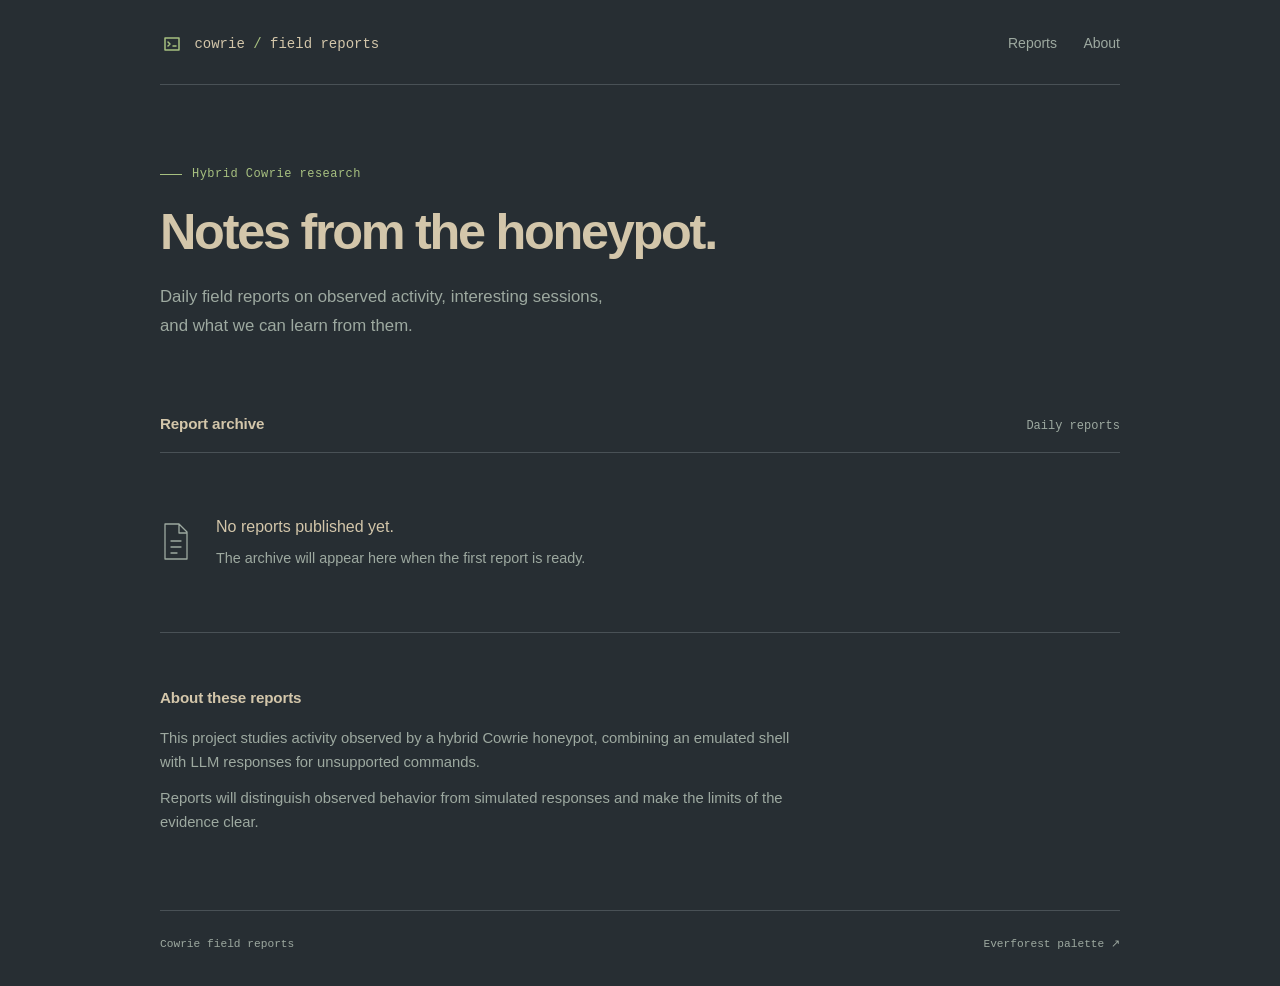
==== site/index.html @ fde38d8d "Create an empty Everforest report archive" ====
<!doctype html>
<html lang="en">
  <head>
    <meta charset="utf-8">
    <meta name="viewport" content="width=device-width, initial-scale=1">
    <meta name="color-scheme" content="dark">
    <meta name="theme-color" content="#272e33">
    <meta name="description" content="Field reports from a hybrid Cowrie honeypot: observed activity, interesting sessions, and research notes.">
    <meta name="referrer" content="strict-origin-when-cross-origin">
    <meta http-equiv="Content-Security-Policy" content="default-src 'none'; style-src 'self'; img-src 'self'; base-uri 'none'; form-action 'none'">
    <title>Cowrie · Field reports</title>
    <link rel="icon" href="favicon.svg" type="image/svg+xml">
    <link rel="stylesheet" href="style.css">
  </head>
  <body>
    <a class="skip-link" href="#main">Skip to content</a>
    <div class="page">
      <header class="site-header">
        <a class="wordmark" href="./" aria-label="Cowrie field reports home">
          <svg aria-hidden="true" viewBox="0 0 24 24" fill="none"><path d="M5 6h14v12H5zM8 10l2 2-2 2m5 0h3"/></svg>
          <span>cowrie<span class="wordmark-divider"> / </span>field reports</span>
        </a>
        <nav aria-label="Main navigation">
          <a href="#reports">Reports</a>
          <a href="#about">About</a>
        </nav>
      </header>

      <main id="main">
        <section class="intro" aria-labelledby="page-title">
          <p class="eyebrow"><span class="small-rule" aria-hidden="true"></span>Hybrid Cowrie research</p>
          <h1>Notes from the honeypot.</h1>
          <p class="lede">Daily field reports on observed activity, interesting sessions,<br class="desktop-break"> and what we can learn from them.</p>
        </section>

        <section class="archive" id="reports" aria-labelledby="reports-title">
          <div class="section-heading">
            <h2 id="reports-title">Report archive</h2>
            <span class="section-note">Daily reports</span>
          </div>
          <div class="empty-state">
            <svg class="document-icon" aria-hidden="true" viewBox="0 0 32 40" fill="none"><path d="M5 2h14l8 8v27H5zM19 2v9h8M11 19h10m-10 6h10m-10 6h6"/></svg>
            <div>
              <h3>No reports published yet.</h3>
              <p>The archive will appear here when the first report is ready.</p>
            </div>
          </div>
        </section>

        <section class="about" id="about" aria-labelledby="about-title">
          <h2 id="about-title">About these reports</h2>
          <p>This project studies activity observed by a hybrid Cowrie honeypot, combining an emulated shell with LLM responses for unsupported commands.</p>
          <p>Reports will distinguish observed behavior from simulated responses and make the limits of the evidence clear.</p>
        </section>
      </main>

      <footer class="site-footer">
        <span>Cowrie field reports</span>
        <a href="https://github.com/sainnhe/everforest" rel="noreferrer">Everforest palette <span aria-hidden="true">↗</span></a>
      </footer>
    </div>
  </body>
</html>
---- site/style.css ----
/* Everforest Dark Hard: https://github.com/sainnhe/everforest/blob/master/palette.md */
:root {
  color-scheme: dark;
  --paper: #272e33;
  --ink: #d3c6aa;
  --muted: #9da9a0;
  --green: #a7c080;
  --aqua: #83c092;
  --line: #495156;
  --wash: #2e383c;
  --mono: ui-monospace, "SFMono-Regular", Consolas, "Liberation Mono", monospace;
}

* { box-sizing: border-box; }
html { scroll-padding-top: 2rem; }
body {
  margin: 0;
  background: var(--paper);
  color: var(--ink);
  font-family: -apple-system, BlinkMacSystemFont, "Segoe UI", sans-serif;
  font-size: 16px;
  line-height: 1.65;
  -webkit-font-smoothing: antialiased;
}
::selection { background: #3c4841; color: var(--ink); }
a { color: inherit; text-underline-offset: 0.25em; }
a:hover { color: var(--green); }
a:focus-visible {
  outline: 2px solid var(--green);
  outline-offset: 6px;
  border-radius: 1px;
}
.page { width: min(100% - 5rem, 960px); margin-inline: auto; }
.skip-link {
  position: absolute;
  top: 0.75rem;
  left: 1rem;
  padding: 0.5rem 0.85rem;
  background: var(--ink);
  color: var(--paper);
  transform: translateY(-180%);
  z-index: 2;
}
.skip-link:focus { transform: none; color: var(--paper); }
.site-header {
  display: flex;
  align-items: center;
  justify-content: space-between;
  gap: 2rem;
  padding-block: 2rem 1.75rem;
  border-bottom: 1px solid var(--line);
}
.wordmark {
  display: inline-flex;
  align-items: center;
  gap: 0.65rem;
  font: 500 0.875rem/1.5 var(--mono);
  text-decoration: none;
  white-space: nowrap;
}
.wordmark svg { width: 24px; height: 24px; stroke: var(--green); stroke-width: 1.5; stroke-linejoin: round; stroke-linecap: round; }
.wordmark-divider { color: var(--green); }
nav { display: flex; gap: 1.65rem; }
nav a { color: var(--muted); font-size: 0.875rem; text-decoration: none; }
nav a:hover { text-decoration: underline; }
.intro { padding-block: 5rem 4.4rem; }
.eyebrow {
  display: flex;
  align-items: center;
  gap: 0.65rem;
  margin: 0 0 1.2rem;
  color: var(--green);
  font: 400 0.75rem/1.5 var(--mono);
  letter-spacing: 0.04em;
}
.small-rule { display: inline-block; width: 1.35rem; height: 1px; background: currentColor; }
h1 { margin: 0; font-size: clamp(2rem, 4.6vw, 3.15rem); font-weight: 550; line-height: 1.18; letter-spacing: -0.045em; text-wrap: balance; }
.lede { max-width: 650px; margin: 1.25rem 0 0; color: var(--muted); font-size: 1.05rem; line-height: 1.75; }
.archive { scroll-margin-top: 2rem; }
.section-heading { display: flex; align-items: baseline; justify-content: space-between; gap: 1rem; padding-bottom: 1rem; border-bottom: 1px solid var(--line); }
h2 { margin: 0; font-size: 0.95rem; font-weight: 600; letter-spacing: -0.01em; }
.section-note { color: var(--muted); font: 400 0.75rem/1.5 var(--mono); }
.empty-state { display: flex; align-items: center; gap: 1.5rem; min-height: 180px; padding: 2.25rem 0; border-bottom: 1px solid var(--line); }
.document-icon { flex: 0 0 auto; width: 32px; height: 40px; stroke: var(--muted); stroke-width: 1.3; stroke-linejoin: round; stroke-linecap: round; }
h3 { margin: 0; font-size: 1rem; font-weight: 500; }
.empty-state p { margin: 0.4rem 0 0; color: var(--muted); font-size: 0.9rem; }
.about { max-width: 650px; padding-block: 3.25rem 4rem; scroll-margin-top: 2rem; }
.about h2 { margin-bottom: 1rem; }
.about p { margin: 0.7rem 0; color: var(--muted); font-size: 0.925rem; }
.site-footer { display: flex; justify-content: space-between; gap: 1.5rem; padding-block: 1.5rem 2rem; border-top: 1px solid var(--line); color: var(--muted); font: 400 0.7rem/1.7 var(--mono); }
.site-footer a { text-decoration: none; }
.site-footer a:hover { text-decoration: underline; }

/* Future reviewed report pages share the same quiet reading layout. */
.report { max-width: 70ch; padding-block: 3.5rem 4rem; }
.report time { color: var(--green); font: 400 0.8rem/1.6 var(--mono); }
.report h1 { margin-top: 1rem; font-size: clamp(1.9rem, 4vw, 2.65rem); }
.report h2 { margin-top: 2rem; font-size: 1.2rem; }
.report h3 { margin-top: 1.5rem; font-weight: 600; }
.report p, .report li { color: var(--ink); }
.report pre { overflow-x: auto; padding: 1rem; background: var(--wash); border: 1px solid var(--line); }
.report code { font-family: var(--mono); font-size: 0.85em; }
.report blockquote { margin-inline: 0; padding-left: 1rem; border-left: 2px solid var(--green); color: var(--muted); }

@media (max-width: 600px) {
  .page { width: calc(100% - 2.5rem); }
  .site-header { gap: 1rem; padding-block: 1.4rem; }
  .wordmark { gap: 0.4rem; font-size: 0.72rem; }
  .wordmark svg { width: 21px; height: 21px; }
  nav { gap: 1rem; }
  nav a { font-size: 0.78rem; }
  .intro { padding-block: 3.5rem 3rem; }
  .lede { font-size: 0.95rem; }
  .desktop-break { display: none; }
  .empty-state { gap: 1rem; min-height: 170px; }
  .empty-state p { max-width: 30ch; }
  .about { padding-block: 2.5rem 3rem; }
  .section-note { font-size: 0.68rem; }
}
@media (max-width: 360px) {
  .site-header { align-items: flex-start; flex-direction: column; gap: 0.9rem; }
}
@media print {
  body { background: white; color: #272e33; }
  nav, .skip-link, .site-footer { display: none; }
  .page { width: 100%; }
  .site-header { padding-top: 0; }
  .lede, .about p, .eyebrow, .section-note, .empty-state p { color: #495156; }
}
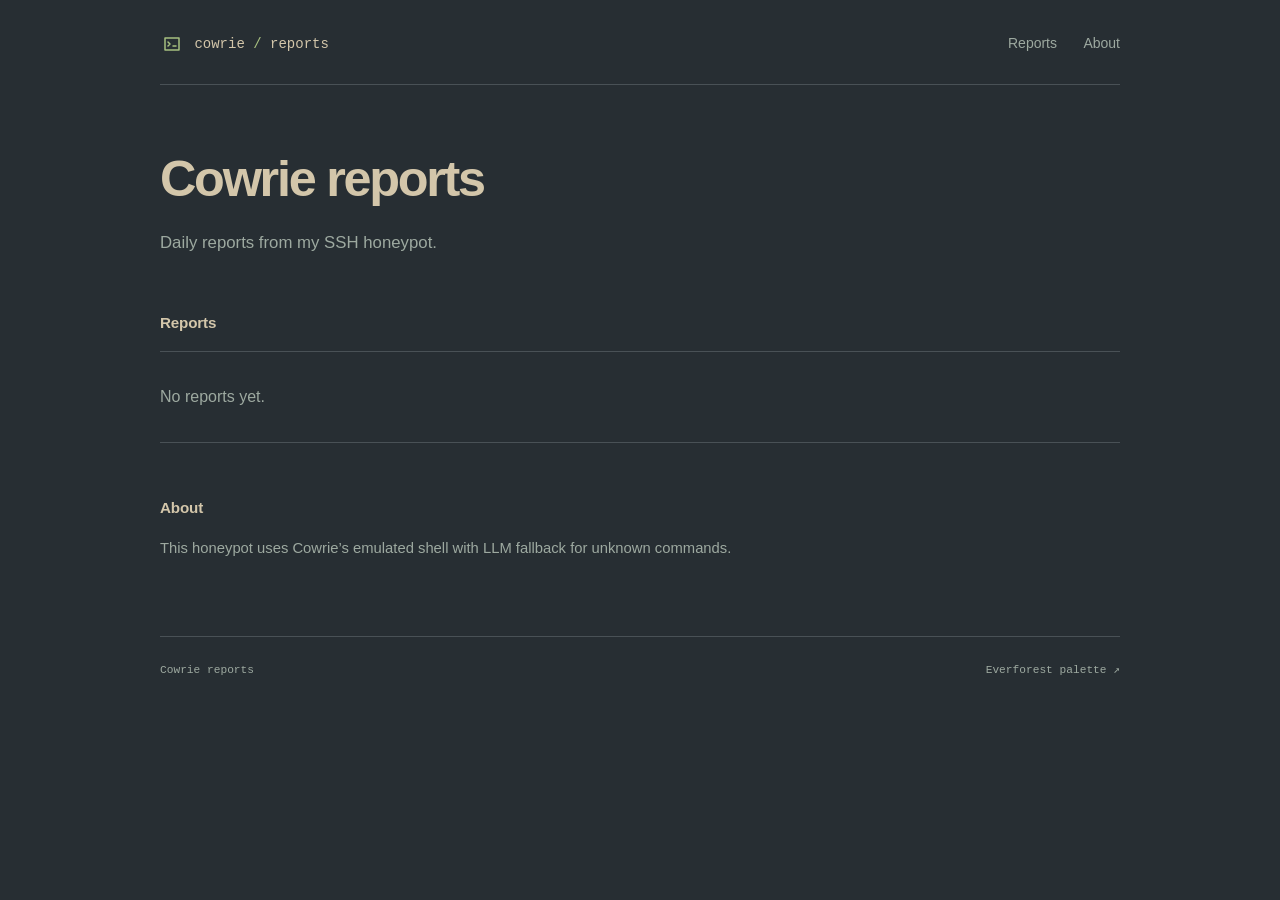
==== commit 31940c27: "Build report pages and archive from Hermes Markdown" ====
--- a/site/index.html
+++ b/site/index.html
@@ -5,10 +5,10 @@
     <meta name="viewport" content="width=device-width, initial-scale=1">
     <meta name="color-scheme" content="dark">
     <meta name="theme-color" content="#272e33">
-    <meta name="description" content="Field reports from a hybrid Cowrie honeypot: observed activity, interesting sessions, and research notes.">
+    <meta name="description" content="Daily reports from my Cowrie SSH honeypot.">
     <meta name="referrer" content="strict-origin-when-cross-origin">
     <meta http-equiv="Content-Security-Policy" content="default-src 'none'; style-src 'self'; img-src 'self'; base-uri 'none'; form-action 'none'">
-    <title>Cowrie · Field reports</title>
+    <title>Cowrie reports</title>
     <link rel="icon" href="favicon.svg" type="image/svg+xml">
     <link rel="stylesheet" href="style.css">
   </head>
@@ -16,9 +16,9 @@
     <a class="skip-link" href="#main">Skip to content</a>
     <div class="page">
       <header class="site-header">
-        <a class="wordmark" href="./" aria-label="Cowrie field reports home">
+        <a class="wordmark" href="./" aria-label="Cowrie reports home">
           <svg aria-hidden="true" viewBox="0 0 24 24" fill="none"><path d="M5 6h14v12H5zM8 10l2 2-2 2m5 0h3"/></svg>
-          <span>cowrie<span class="wordmark-divider"> / </span>field reports</span>
+          <span>cowrie<span class="wordmark-divider"> / </span>reports</span>
         </a>
         <nav aria-label="Main navigation">
           <a href="#reports">Reports</a>
@@ -28,34 +28,29 @@
 
       <main id="main">
         <section class="intro" aria-labelledby="page-title">
-          <p class="eyebrow"><span class="small-rule" aria-hidden="true"></span>Hybrid Cowrie research</p>
-          <h1>Notes from the honeypot.</h1>
-          <p class="lede">Daily field reports on observed activity, interesting sessions,<br class="desktop-break"> and what we can learn from them.</p>
+          <h1 id="page-title">Cowrie reports</h1>
+          <p class="lede">Daily reports from my SSH honeypot.</p>
         </section>
 
         <section class="archive" id="reports" aria-labelledby="reports-title">
           <div class="section-heading">
-            <h2 id="reports-title">Report archive</h2>
-            <span class="section-note">Daily reports</span>
+            <h2 id="reports-title">Reports</h2>
           </div>
-          <div class="empty-state">
-            <svg class="document-icon" aria-hidden="true" viewBox="0 0 32 40" fill="none"><path d="M5 2h14l8 8v27H5zM19 2v9h8M11 19h10m-10 6h10m-10 6h6"/></svg>
-            <div>
-              <h3>No reports published yet.</h3>
-              <p>The archive will appear here when the first report is ready.</p>
-            </div>
+          <div class="report-list">
+            <!-- reports:start -->
+            <p class="empty-state">No reports yet.</p>
+            <!-- reports:end -->
           </div>
         </section>
 
         <section class="about" id="about" aria-labelledby="about-title">
-          <h2 id="about-title">About these reports</h2>
-          <p>This project studies activity observed by a hybrid Cowrie honeypot, combining an emulated shell with LLM responses for unsupported commands.</p>
-          <p>Reports will distinguish observed behavior from simulated responses and make the limits of the evidence clear.</p>
+          <h2 id="about-title">About</h2>
+          <p>This honeypot uses Cowrie’s emulated shell with LLM fallback for unknown commands.</p>
         </section>
       </main>
 
       <footer class="site-footer">
-        <span>Cowrie field reports</span>
+        <span>Cowrie reports</span>
         <a href="https://github.com/sainnhe/everforest" rel="noreferrer">Everforest palette <span aria-hidden="true">↗</span></a>
       </footer>
     </div>
--- a/site/style.css
+++ b/site/style.css
@@ -63,7 +63,7 @@
 nav { display: flex; gap: 1.65rem; }
 nav a { color: var(--muted); font-size: 0.875rem; text-decoration: none; }
 nav a:hover { text-decoration: underline; }
-.intro { padding-block: 5rem 4.4rem; }
+.intro { padding-block: 4rem 3.25rem; }
 .eyebrow {
   display: flex;
   align-items: center;
@@ -80,7 +80,7 @@
 .section-heading { display: flex; align-items: baseline; justify-content: space-between; gap: 1rem; padding-bottom: 1rem; border-bottom: 1px solid var(--line); }
 h2 { margin: 0; font-size: 0.95rem; font-weight: 600; letter-spacing: -0.01em; }
 .section-note { color: var(--muted); font: 400 0.75rem/1.5 var(--mono); }
-.empty-state { display: flex; align-items: center; gap: 1.5rem; min-height: 180px; padding: 2.25rem 0; border-bottom: 1px solid var(--line); }
+.empty-state { margin: 0; padding: 2rem 0; color: var(--muted); border-bottom: 1px solid var(--line); }
 .document-icon { flex: 0 0 auto; width: 32px; height: 40px; stroke: var(--muted); stroke-width: 1.3; stroke-linejoin: round; stroke-linecap: round; }
 h3 { margin: 0; font-size: 1rem; font-weight: 500; }
 .empty-state p { margin: 0.4rem 0 0; color: var(--muted); font-size: 0.9rem; }
@@ -95,6 +95,31 @@
 .report { max-width: 70ch; padding-block: 3.5rem 4rem; }
 .report time { color: var(--green); font: 400 0.8rem/1.6 var(--mono); }
 .report h1 { margin-top: 1rem; font-size: clamp(1.9rem, 4vw, 2.65rem); }
+.report-rows { margin: 0; padding: 0; list-style: none; }
+.report-row { display: grid; grid-template-columns: 9.5rem minmax(0, 1fr); gap: 1.25rem; padding-block: 1.6rem; border-bottom: 1px solid var(--line); }
+.report-row time { padding-top: 0.15rem; color: var(--muted); font: 400 0.8rem/1.7 var(--mono); }
+.report-row h3 { font-size: 1.05rem; font-weight: 550; overflow-wrap: anywhere; }
+.report-row h3 a { text-decoration: none; }
+.report-row h3 a:hover { text-decoration: underline; }
+.report-row p { margin: 0.55rem 0 0; color: var(--muted); font-size: 0.925rem; }
+.back-link { color: var(--muted); font-size: 0.85rem; }
+.report-meta { display: flex; flex-wrap: wrap; gap: 0.4rem 0.85rem; align-items: baseline; margin: 1.75rem 0 0; color: var(--muted); font-size: 0.8rem; }
+.report .report-summary { color: var(--muted); margin-top: 1.25rem; font-size: 1.05rem; }
+.report-header { padding-bottom: 1.25rem; border-bottom: 1px solid var(--line); margin-bottom: 2rem; }
+.report-body { overflow-wrap: anywhere; }
+.report-body h2, .report-body h3, .report-body h4 { scroll-margin-top: 2rem; }
+.report-body a { color: var(--aqua); }
+.report-body li + li { margin-top: 0.35rem; }
+.report-body hr { border: 0; border-top: 1px solid var(--line); margin-block: 2rem; }
+.report-body img { display: block; max-width: 100%; height: auto; margin-block: 1.5rem; }
+.table-scroll { overflow-x: auto; margin-block: 1.5rem; }
+.report table { border-collapse: collapse; width: 100%; font-size: 0.9rem; }
+.report th, .report td { text-align: left; vertical-align: top; padding: 0.65rem 0.8rem; border: 1px solid var(--line); }
+.report th { background: var(--wash); font-weight: 600; }
+.report .align-right { text-align: right; }
+.report .align-center { text-align: center; }
+.report .align-left { text-align: left; }
+.report-source { margin-top: 3rem; padding-top: 1.25rem; border-top: 1px solid var(--line); color: var(--muted); font-size: 0.8rem; }
 .report h2 { margin-top: 2rem; font-size: 1.2rem; }
 .report h3 { margin-top: 1.5rem; font-weight: 600; }
 .report p, .report li { color: var(--ink); }
@@ -112,8 +137,9 @@
   .intro { padding-block: 3.5rem 3rem; }
   .lede { font-size: 0.95rem; }
   .desktop-break { display: none; }
-  .empty-state { gap: 1rem; min-height: 170px; }
-  .empty-state p { max-width: 30ch; }
+  .empty-state { padding-block: 1.6rem; }
+  .report-row { grid-template-columns: 1fr; gap: 0.45rem; padding-block: 1.3rem; }
+  .report { padding-block: 2rem 3rem; }
   .about { padding-block: 2.5rem 3rem; }
   .section-note { font-size: 0.68rem; }
 }
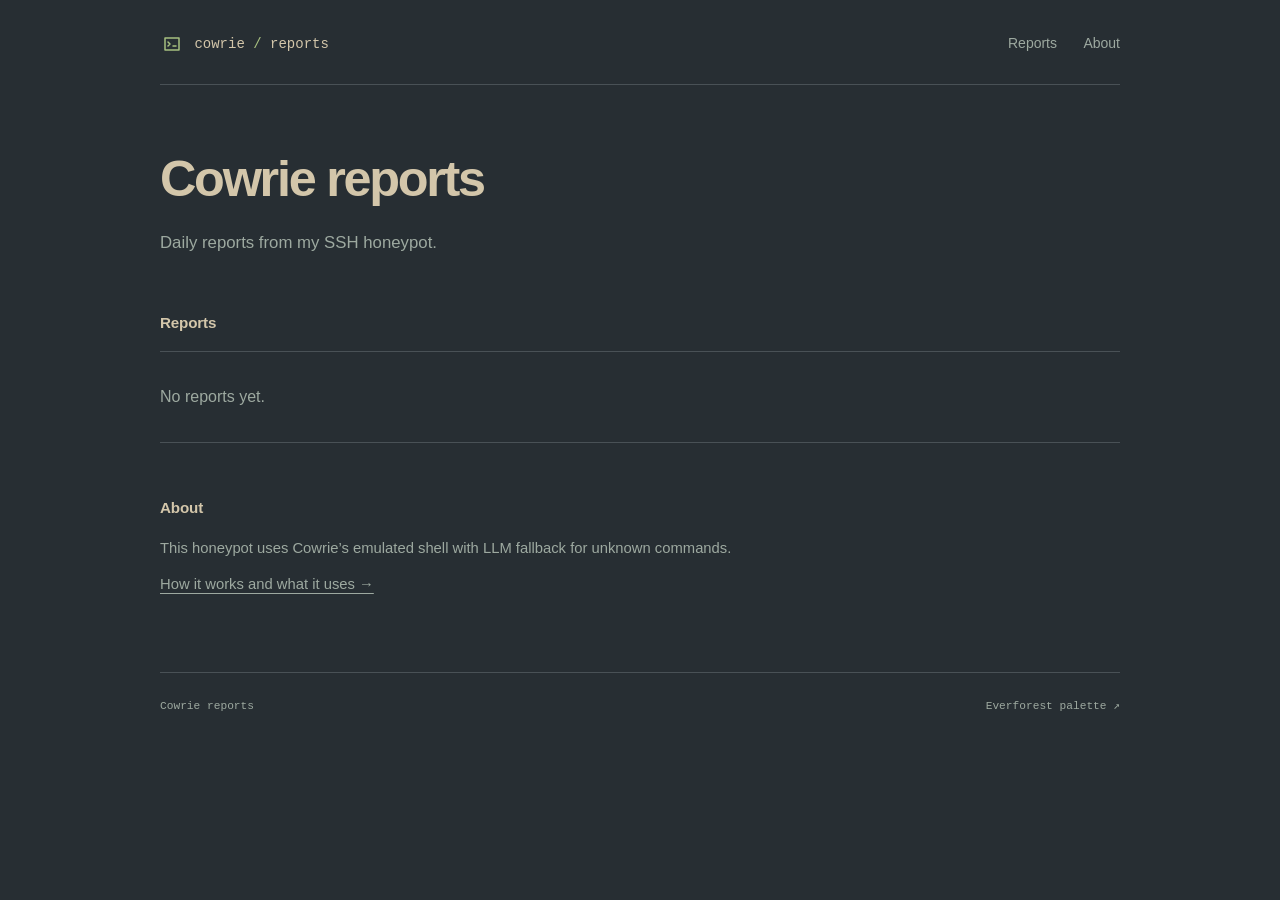
==== commit c0deda60: "Add About page explaining the Cowrie and HY4 hybrid shell" ====
--- a/site/index.html
+++ b/site/index.html
@@ -22,7 +22,7 @@
         </a>
         <nav aria-label="Main navigation">
           <a href="#reports">Reports</a>
-          <a href="#about">About</a>
+          <a href="about/">About</a>
         </nav>
       </header>
 
@@ -46,6 +46,7 @@
         <section class="about" id="about" aria-labelledby="about-title">
           <h2 id="about-title">About</h2>
           <p>This honeypot uses Cowrie’s emulated shell with LLM fallback for unknown commands.</p>
+          <p><a href="about/">How it works and what it uses →</a></p>
         </section>
       </main>
 
--- a/site/style.css
+++ b/site/style.css
@@ -63,6 +63,7 @@
 nav { display: flex; gap: 1.65rem; }
 nav a { color: var(--muted); font-size: 0.875rem; text-decoration: none; }
 nav a:hover { text-decoration: underline; }
+nav a[aria-current="page"] { color: var(--ink); text-decoration: underline; }
 .intro { padding-block: 4rem 3.25rem; }
 .eyebrow {
   display: flex;
@@ -126,6 +127,12 @@
 .report pre { overflow-x: auto; padding: 1rem; background: var(--wash); border: 1px solid var(--line); }
 .report code { font-family: var(--mono); font-size: 0.85em; }
 .report blockquote { margin-inline: 0; padding-left: 1rem; border-left: 2px solid var(--green); color: var(--muted); }
+.about-page h1 { margin-top: 0; }
+.about-page .resource-list { padding-left: 1.2rem; }
+.about-page .resource-list li + li { margin-top: 0.85rem; }
+.dependency-details { margin-top: 2rem; padding-top: 1.25rem; border-top: 1px solid var(--line); font-size: 0.9rem; }
+.dependency-details summary { cursor: pointer; color: var(--muted); }
+.dependency-details summary:focus-visible { outline: 2px solid var(--green); outline-offset: 6px; }
 
 @media (max-width: 600px) {
   .page { width: calc(100% - 2.5rem); }
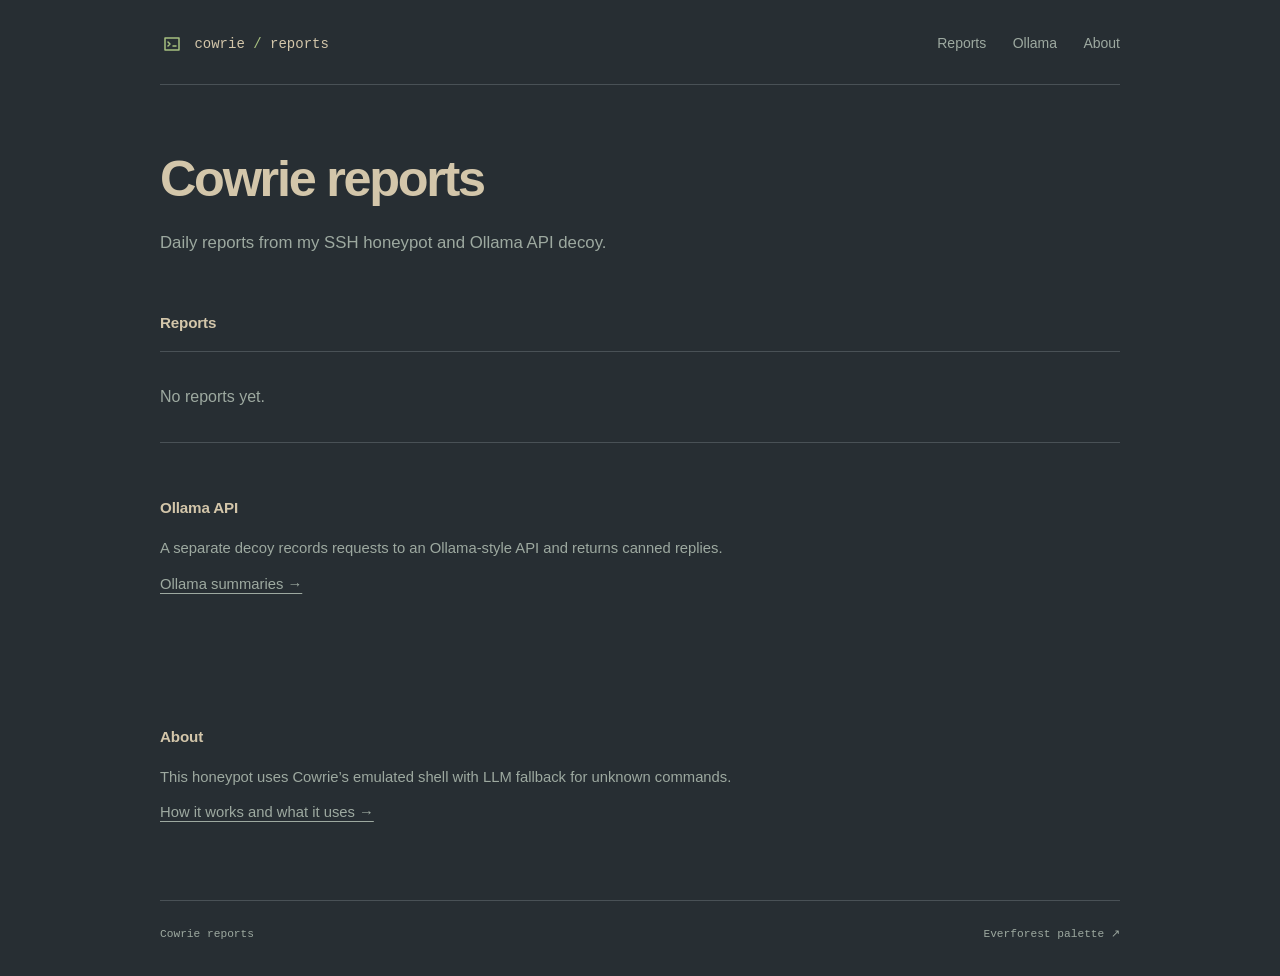
==== commit aca83f49: "Add Ollama decoy report archive" ====
--- a/site/index.html
+++ b/site/index.html
@@ -5,7 +5,7 @@
     <meta name="viewport" content="width=device-width, initial-scale=1">
     <meta name="color-scheme" content="dark">
     <meta name="theme-color" content="#272e33">
-    <meta name="description" content="Daily reports from my Cowrie SSH honeypot.">
+    <meta name="description" content="Daily reports from my SSH honeypot and Ollama API decoy.">
     <meta name="referrer" content="strict-origin-when-cross-origin">
     <meta http-equiv="Content-Security-Policy" content="default-src 'none'; style-src 'self'; img-src 'self'; base-uri 'none'; form-action 'none'">
     <title>Cowrie reports</title>
@@ -22,6 +22,7 @@
         </a>
         <nav aria-label="Main navigation">
           <a href="#reports">Reports</a>
+          <a href="ollama/">Ollama</a>
           <a href="about/">About</a>
         </nav>
       </header>
@@ -29,7 +30,7 @@
       <main id="main">
         <section class="intro" aria-labelledby="page-title">
           <h1 id="page-title">Cowrie reports</h1>
-          <p class="lede">Daily reports from my SSH honeypot.</p>
+          <p class="lede">Daily reports from my SSH honeypot and Ollama API decoy.</p>
         </section>
 
         <section class="archive" id="reports" aria-labelledby="reports-title">
@@ -41,6 +42,12 @@
             <p class="empty-state">No reports yet.</p>
             <!-- reports:end -->
           </div>
+        </section>
+
+        <section class="about" id="ollama" aria-labelledby="ollama-title">
+          <h2 id="ollama-title">Ollama API</h2>
+          <p>A separate decoy records requests to an Ollama-style API and returns canned replies.</p>
+          <p><a href="ollama/">Ollama summaries →</a></p>
         </section>
 
         <section class="about" id="about" aria-labelledby="about-title">
